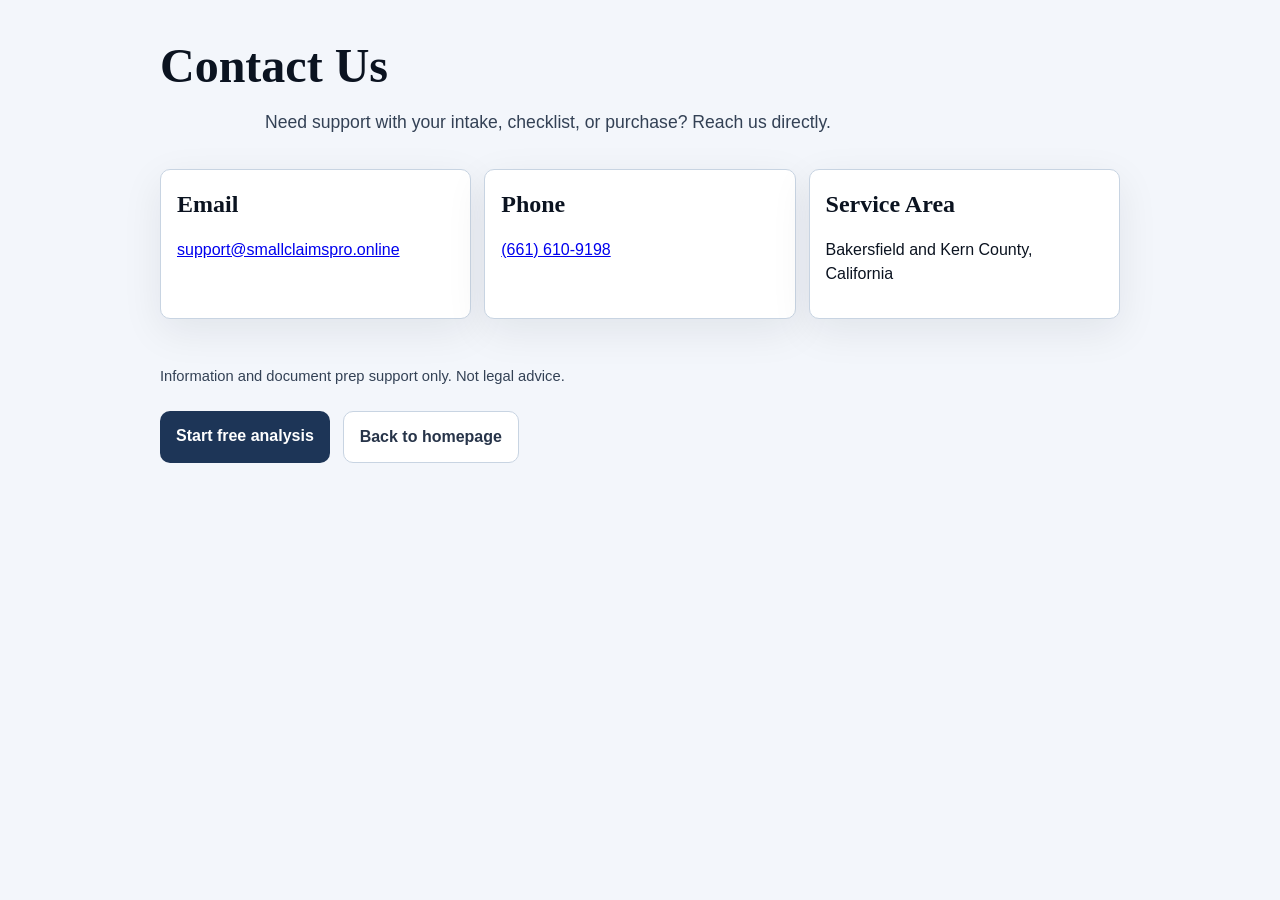
==== contact.html @ 06a0301b "Improve launch readiness, trust signals, and conversion flow. This hardens Netlify deployment with r" ====
<!doctype html>
<html lang="en">
  <head>
    <meta charset="UTF-8" />
    <meta name="viewport" content="width=device-width, initial-scale=1.0" />
    <title>Contact | SmallClaimsPro.online</title>
    <meta name="description" content="Contact SmallClaimsPro.online support." />
    <link rel="canonical" href="https://smallclaimspro.online/contact.html" />
    <link rel="stylesheet" href="./styles.css" />
  </head>
  <body>
    <main class="intake">
      <div class="container">
        <h1>Contact Us</h1>
        <p class="subhead">Need support with your intake, checklist, or purchase? Reach us directly.</p>
        <section class="benefits">
          <div class="grid">
            <article>
              <h2>Email</h2>
              <p><a href="mailto:support@smallclaimspro.online">support@smallclaimspro.online</a></p>
            </article>
            <article>
              <h2>Phone</h2>
              <p><a href="tel:+16616109198">(661) 610-9198</a></p>
            </article>
            <article>
              <h2>Service Area</h2>
              <p>Bakersfield and Kern County, California</p>
            </article>
          </div>
        </section>
        <p class="note">Information and document prep support only. Not legal advice.</p>
        <div class="cta-row">
          <a class="btn btn-primary" href="./index.html#intake">Start free analysis</a>
          <a class="btn btn-secondary" href="./index.html">Back to homepage</a>
        </div>
      </div>
    </main>
  </body>
</html>
---- styles.css ----
:root {
  --bg: #f3f6fb;
  --surface: #ffffff;
  --text: #0b1320;
  --muted: #334155;
  --primary: #1d3557;
  --primary-dark: #14253d;
  --accent: #273449;
  --border: #c8d4e2;
  --radius: 10px;
  --shadow-soft: 0 12px 40px rgba(15, 23, 42, 0.08);
}

* {
  box-sizing: border-box;
}

body {
  margin: 0;
  font-family: Inter, Segoe UI, Roboto, Arial, sans-serif;
  color: var(--text);
  background: var(--bg);
  line-height: 1.5;
  overflow-x: hidden;
}

h1,
h2,
h3,
h4 {
  font-family: Merriweather, Georgia, "Times New Roman", serif;
}

.container {
  width: min(960px, 92%);
  margin: 0 auto;
}

.bg-orb {
  position: fixed;
  border-radius: 999px;
  filter: blur(50px);
  z-index: -2;
  animation: drift 12s ease-in-out infinite;
}

.orb-1 {
  width: 380px;
  height: 380px;
  top: -120px;
  left: -110px;
  background: rgba(16, 185, 129, 0.14);
}

.orb-2 {
  width: 340px;
  height: 340px;
  right: -80px;
  top: 180px;
  background: rgba(15, 118, 110, 0.1);
  animation-delay: -4s;
}

.bg-grid {
  position: fixed;
  inset: 0;
  z-index: -3;
  background-image: radial-gradient(circle at 1px 1px, rgba(148, 163, 184, 0.24) 1px, transparent 0);
  background-size: 22px 22px;
  opacity: 0.26;
  mask-image: linear-gradient(to bottom, rgba(0, 0, 0, 0.75), transparent);
}

.social-proof {
  padding: 0.75rem 0 0.25rem;
}

.social-proof-row {
  display: grid;
  gap: 0.7rem;
  grid-template-columns: repeat(auto-fit, minmax(220px, 1fr));
}

.authority-strip {
  padding: 0.25rem 0 1.2rem;
}

.authority-row {
  display: flex;
  flex-wrap: wrap;
  gap: 0.7rem;
  align-items: center;
}

.authority-badge,
.authority-link {
  border: 1px solid var(--border);
  border-radius: 999px;
  background: #fff;
  color: var(--accent);
  text-decoration: none;
  font-weight: 600;
  font-size: 0.88rem;
  padding: 0.4rem 0.8rem;
}

.authority-link:hover {
  color: var(--primary);
}

.social-proof p {
  margin: 0;
  background: rgba(255, 255, 255, 0.8);
  border: 1px solid var(--border);
  border-radius: 12px;
  padding: 0.48rem 0.9rem;
  text-align: left;
  color: var(--muted);
  font-size: 0.9rem;
  box-shadow: var(--shadow-soft);
}

.row-between {
  display: flex;
  justify-content: space-between;
  align-items: center;
  gap: 1rem;
}

.site-header {
  background: rgba(255, 255, 255, 0.93);
  border-bottom: 1px solid var(--border);
  position: sticky;
  top: 0;
  backdrop-filter: blur(6px);
  z-index: 20;
}

.site-header .container {
  padding: 0.9rem 0;
}

.brand {
  color: var(--text);
  text-decoration: none;
  font-weight: 700;
  display: inline-flex;
  align-items: center;
}

.brand-logo {
  height: 42px;
  width: auto;
  display: block;
}

.header-cta {
  text-decoration: none;
  color: var(--primary);
  font-weight: 700;
}

.hero {
  padding: 4rem 0 3rem;
  text-align: left;
}

.hero .container {
  max-width: 65ch;
}

.eyebrow {
  color: var(--primary);
  font-weight: 600;
  margin-bottom: 0.5rem;
}

h1 {
  font-size: clamp(1.9rem, 4vw, 3rem);
  line-height: 1.1;
  margin: 0;
}

.subhead {
  margin-top: 1rem;
  font-size: 1.1rem;
  color: var(--muted);
  max-width: 750px;
  margin-inline: auto;
}

.hero .subhead {
  max-width: 65ch;
  margin-inline: 0;
}

.cta-row {
  margin-top: 1.5rem;
  display: flex;
  gap: 0.8rem;
  flex-wrap: wrap;
  justify-content: flex-start;
}

.btn {
  display: inline-block;
  text-decoration: none;
  border-radius: var(--radius);
  font-weight: 600;
  padding: 0.8rem 1rem;
  border: none;
  cursor: pointer;
}

.btn:focus-visible,
.header-cta:focus-visible,
a.brand:focus-visible,
.mobile-sticky-cta:focus-visible,
input:focus-visible,
textarea:focus-visible,
summary:focus-visible {
  outline: 2px solid var(--primary);
  outline-offset: 2px;
}

.btn-primary {
  background: var(--primary);
  color: #fff;
}

.btn-primary:hover {
  background: var(--primary-dark);
}

.btn-secondary {
  border: 1px solid var(--border);
  color: var(--accent);
  background: #fff;
}

.note {
  margin-top: 0.9rem;
  color: var(--muted);
  font-size: 0.92rem;
}

.benefits {
  padding: 1rem 0 2rem;
}

.benefits .grid {
  display: grid;
  gap: 0.8rem;
  grid-template-columns: repeat(auto-fit, minmax(220px, 1fr));
}

.benefits article {
  background: var(--surface);
  border: 1px solid var(--border);
  border-radius: var(--radius);
  padding: 1rem;
  box-shadow: var(--shadow-soft);
}

.how-it-works,
.case-quiz,
.intake,
.faq {
  padding: 2.5rem 0;
}

.case-quiz {
  text-align: center;
}

.case-quiz-lead {
  color: var(--muted);
  max-width: 640px;
  margin: 0 auto 1.25rem;
}

.case-quiz-card {
  text-align: left;
  max-width: 560px;
  margin: 0 auto;
  background: var(--surface);
  border: 1px solid var(--border);
  border-radius: var(--radius);
  padding: 1.25rem;
  box-shadow: var(--shadow-soft);
}

.case-quiz-q {
  border: 0;
  margin: 0 0 1rem;
  padding: 0;
}

.case-quiz-q legend {
  font-weight: 700;
  margin-bottom: 0.5rem;
  color: var(--text);
}

.case-quiz-q label {
  display: flex;
  align-items: flex-start;
  gap: 0.5rem;
  font-weight: 500;
  margin-bottom: 0.35rem;
  cursor: pointer;
}

.case-quiz-q input {
  margin-top: 0.25rem;
  width: auto;
}

.case-quiz-btn {
  width: 100%;
  margin-top: 0.5rem;
}

.case-quiz-result {
  margin-top: 1rem;
  padding: 1rem;
  border-radius: var(--radius);
  border: 1px solid var(--border);
  font-size: 0.95rem;
}

.case-quiz-result--strong {
  background: #ecfdf5;
  border-color: #a7f3d0;
}

.case-quiz-result--moderate {
  background: #fffbeb;
  border-color: #fde68a;
}

.case-quiz-result--needs_work,
.case-quiz-result--warn {
  background: #fef2f2;
  border-color: #fecaca;
}

.referral-block {
  margin: 2rem 0 1.5rem;
  padding: 1.25rem;
  background: var(--surface);
  border: 1px solid var(--border);
  border-radius: var(--radius);
  box-shadow: var(--shadow-soft);
  text-align: center;
}

.referral-block h2 {
  margin-top: 0;
  font-size: 1.25rem;
}

.referral-lead {
  color: var(--muted);
  margin: 0.5rem 0 1rem;
}

.referral-actions {
  display: flex;
  flex-wrap: wrap;
  gap: 0.75rem;
  justify-content: center;
}

.referral-status {
  min-height: 1.25rem;
  margin: 0.75rem 0 0;
  font-size: 0.92rem;
  color: var(--primary);
}

.referral-fine {
  margin: 0.75rem 0 0;
  font-size: 0.85rem;
  color: var(--muted);
}

h2 {
  margin-top: 0;
  margin-bottom: 0.8rem;
}

.steps {
  display: grid;
  gap: 1rem;
  grid-template-columns: repeat(auto-fit, minmax(230px, 1fr));
}

.steps article {
  background: var(--surface);
  border: 1px solid var(--border);
  border-radius: var(--radius);
  padding: 1rem;
  box-shadow: var(--shadow-soft);
}

form {
  background: var(--surface);
  border: 1px solid var(--border);
  border-radius: var(--radius);
  padding: 1rem;
  display: grid;
  gap: 0.8rem;
  box-shadow: var(--shadow-soft);
}

label {
  display: grid;
  gap: 0.35rem;
  font-weight: 600;
}

input,
textarea {
  width: 100%;
  padding: 0.7rem;
  border-radius: var(--radius);
  border: 1px solid #cbd5e1;
  font: inherit;
}

.checkbox {
  display: flex;
  align-items: center;
  gap: 0.5rem;
  font-weight: 500;
}

.checkbox input {
  width: auto;
}

.status {
  min-height: 1rem;
  margin: 0;
  color: var(--muted);
  font-size: 0.92rem;
}

.hp-field {
  position: absolute;
  left: -10000px;
  width: 1px;
  height: 1px;
  overflow: hidden;
}

.btn-paid {
  margin-top: 1rem;
  background: #111827;
  color: #fff;
}

.paid-cta-group {
  margin-top: 1rem;
  display: flex;
  flex-wrap: wrap;
  gap: 0.75rem;
}

.paid-upsell {
  margin-top: 2rem;
  padding-top: 1.5rem;
  border-top: 1px solid var(--border);
}

.paid-upsell-title {
  margin: 0;
  color: var(--accent);
  font-weight: 700;
}

.pricing-compare {
  margin: 1rem 0 1.2rem;
}

.pricing-compare h3 {
  margin-bottom: 0.6rem;
}

.pricing-grid {
  display: grid;
  gap: 0.8rem;
  grid-template-columns: repeat(auto-fit, minmax(220px, 1fr));
}

.pricing-grid article {
  background: #fff;
  border: 1px solid var(--border);
  border-radius: var(--radius);
  padding: 0.85rem 1rem;
  box-shadow: var(--shadow-soft);
}

.pricing-grid h4 {
  margin: 0 0 0.45rem;
  font-size: 1rem;
}

.pricing-grid ul {
  margin: 0;
  padding-left: 1.1rem;
}

.btn-paid-secondary {
  background: #0f766e;
}

.upsell-note {
  margin-top: 0.8rem;
  color: var(--muted);
  font-size: 0.95rem;
}

.trust-points {
  margin-top: 0.7rem;
  display: flex;
  flex-wrap: wrap;
  gap: 0.5rem;
}

.trust-points span {
  background: #ecfdf5;
  color: #065f46;
  border: 1px solid #a7f3d0;
  border-radius: 999px;
  padding: 0.3rem 0.6rem;
  font-size: 0.84rem;
  font-weight: 600;
}

.proof,
.fit {
  padding: 2.5rem 0;
}

.proof-grid,
.fit-grid {
  display: grid;
  gap: 1rem;
  grid-template-columns: repeat(auto-fit, minmax(230px, 1fr));
}

.proof article,
.fit article {
  background: var(--surface);
  border: 1px solid var(--border);
  border-radius: var(--radius);
  padding: 1rem;
  box-shadow: var(--shadow-soft);
}

.fit ul {
  margin: 0.6rem 0 0;
  padding-left: 1.1rem;
}

.fit li {
  margin-bottom: 0.45rem;
}

.faq details {
  background: var(--surface);
  border: 1px solid var(--border);
  border-radius: var(--radius);
  padding: 0.75rem 0.9rem;
  margin-top: 0.6rem;
  box-shadow: var(--shadow-soft);
}

.site-footer {
  margin-top: 2rem;
  border-top: 1px solid var(--border);
  background: #fff;
}

.site-footer .container {
  padding: 1rem 0;
  font-size: 0.92rem;
  color: var(--muted);
}

.footer-meta p {
  margin: 0.1rem 0;
}

.footer-links {
  display: flex;
  gap: 0.8rem;
  flex-wrap: wrap;
}

.footer-links a {
  color: var(--accent);
  text-decoration: none;
  font-weight: 600;
}

.footer-links a:hover {
  color: var(--primary);
}

.mobile-sticky-cta {
  position: fixed;
  left: 12px;
  right: 12px;
  bottom: 12px;
  z-index: 30;
  background: var(--primary);
  color: #fff;
  text-decoration: none;
  font-weight: 700;
  text-align: center;
  padding: 0.9rem 1rem;
  border-radius: 12px;
  box-shadow: 0 18px 35px rgba(15, 118, 110, 0.35);
  display: none;
}

@keyframes drift {
  0%,
  100% {
    transform: translate3d(0, 0, 0);
  }
  50% {
    transform: translate3d(0, 18px, 0);
  }
}

@media (max-width: 900px) {
  .site-header .container,
  .site-footer .container {
    flex-direction: column;
    justify-content: center;
    text-align: center;
  }

  .authority-row {
    justify-content: center;
  }
}

@media (max-width: 640px) {
  body {
    padding-bottom: 84px;
  }

  .hero {
    padding: 3rem 0 2.2rem;
  }

  .btn,
  .btn-paid {
    width: 100%;
    text-align: center;
  }

  .paid-cta-group {
    flex-direction: column;
  }

  .social-proof p {
    border-radius: 12px;
  }

  .mobile-sticky-cta {
    display: block;
  }
}

@media (prefers-reduced-motion: reduce) {
  .bg-orb {
    animation: none;
    transition: none;
  }
}
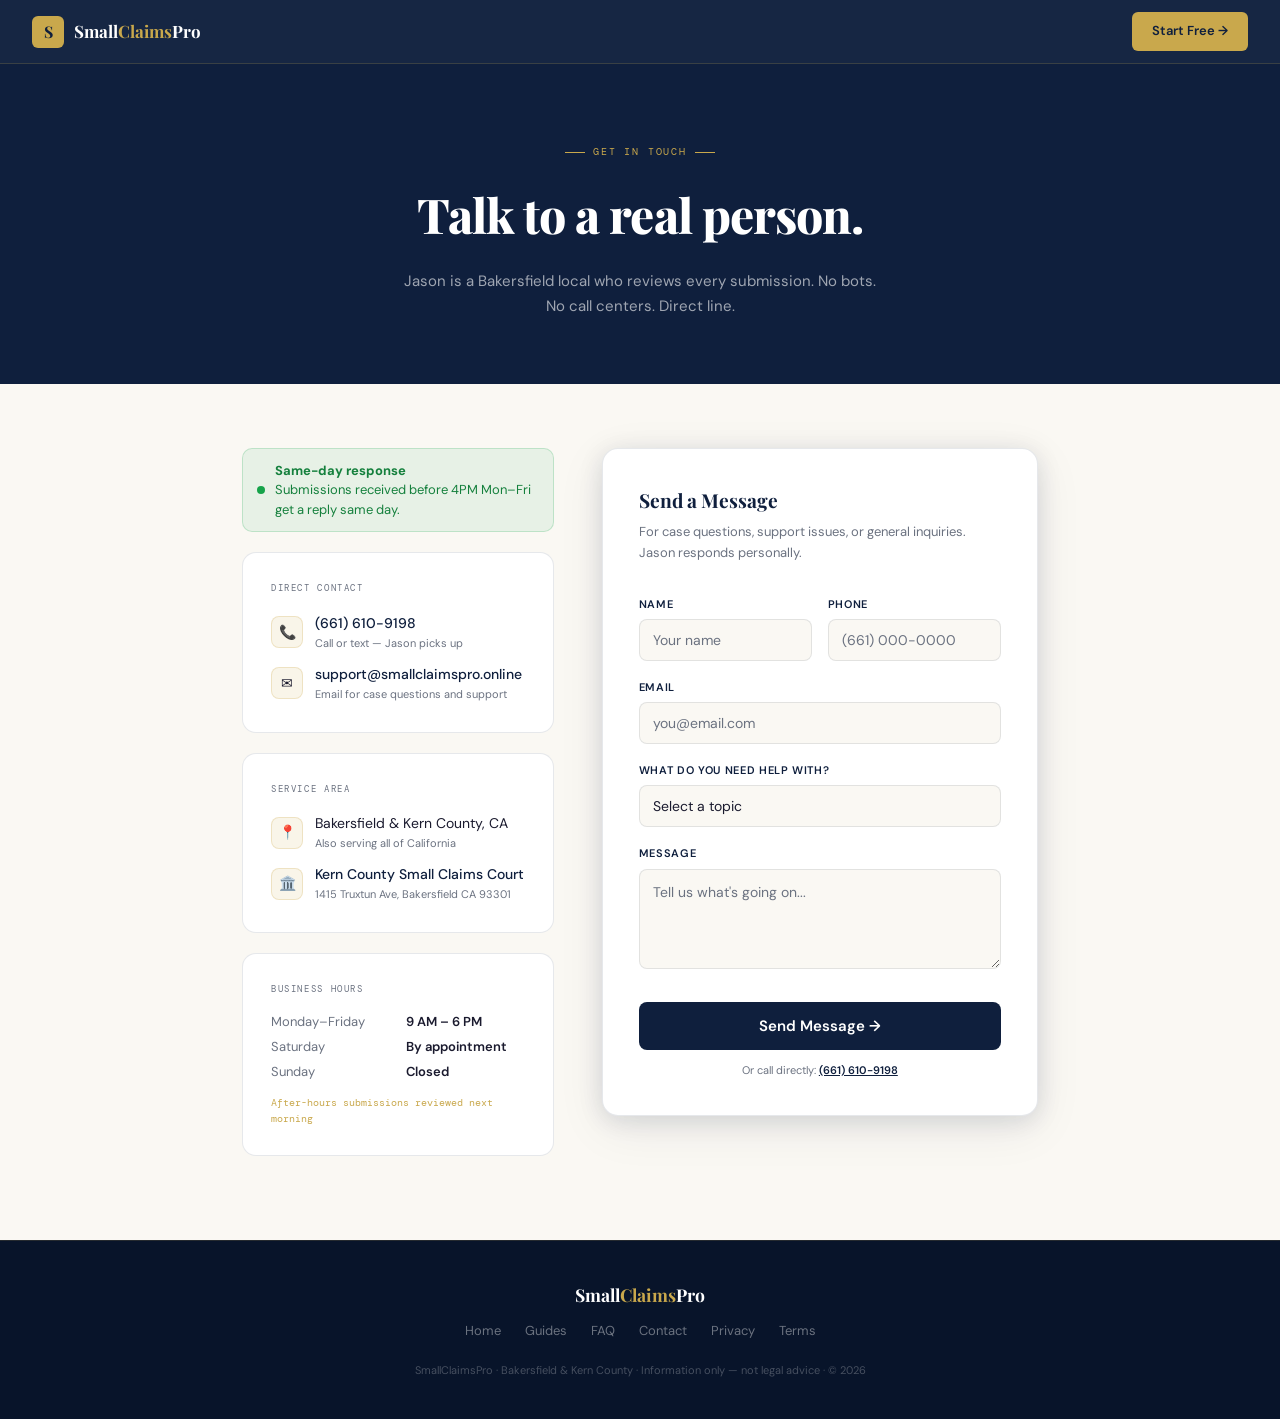
==== commit bbbf7f5b: "Add newly embedded pages and update core site content. This publishes the latest page updates and ne" ====
--- a/contact.html
+++ b/contact.html
@@ -1,40 +1,158 @@
-<!doctype html>
+<!-- CONTACT PAGE -->
+<!DOCTYPE html>
 <html lang="en">
-  <head>
-    <meta charset="UTF-8" />
-    <meta name="viewport" content="width=device-width, initial-scale=1.0" />
-    <title>Contact | SmallClaimsPro.online</title>
-    <meta name="description" content="Contact SmallClaimsPro.online support." />
-    <link rel="canonical" href="https://smallclaimspro.online/contact.html" />
-    <link rel="stylesheet" href="./styles.css" />
-  </head>
-  <body>
-    <main class="intake">
-      <div class="container">
-        <h1>Contact Us</h1>
-        <p class="subhead">Need support with your intake, checklist, or purchase? Reach us directly.</p>
-        <section class="benefits">
-          <div class="grid">
-            <article>
-              <h2>Email</h2>
-              <p><a href="mailto:support@smallclaimspro.online">support@smallclaimspro.online</a></p>
-            </article>
-            <article>
-              <h2>Phone</h2>
-              <p><a href="tel:+16616109198">(661) 610-9198</a></p>
-            </article>
-            <article>
-              <h2>Service Area</h2>
-              <p>Bakersfield and Kern County, California</p>
-            </article>
-          </div>
-        </section>
-        <p class="note">Information and document prep support only. Not legal advice.</p>
-        <div class="cta-row">
-          <a class="btn btn-primary" href="./index.html#intake">Start free analysis</a>
-          <a class="btn btn-secondary" href="./index.html">Back to homepage</a>
-        </div>
+<head>
+<meta charset="UTF-8"/>
+<meta name="viewport" content="width=device-width, initial-scale=1.0"/>
+<title>Contact | SmallClaimsPro — Bakersfield Small Claims Help</title>
+<link rel="preconnect" href="https://fonts.googleapis.com"/>
+<link href="https://fonts.googleapis.com/css2?family=Playfair+Display:wght@700;800&family=DM+Sans:wght@300;400;500;600&family=DM+Mono:wght@400;500&display=swap" rel="stylesheet"/>
+<style>
+:root{--navy:#0f1f3d;--navy3:#1e3460;--gold:#c9a84c;--gold2:#e8c76a;--gold-dim:rgba(201,168,76,0.12);--gold-line:rgba(201,168,76,0.25);--cream:#faf8f3;--cream2:#f3efe6;--white:#fff;--text:#1a1a2e;--muted:#6b7280;--border:rgba(15,31,61,0.1);--border2:rgba(15,31,61,0.06);--green:#16a34a;--serif:'Playfair Display',Georgia,serif;--sans:'DM Sans',sans-serif;--mono:'DM Mono',monospace;--shadow-lg:0 4px 24px rgba(15,31,61,0.12),0 12px 48px rgba(15,31,61,0.08);}
+*{box-sizing:border-box;margin:0;padding:0;}html{scroll-behavior:smooth;}
+body{background:var(--cream);color:var(--text);font-family:var(--sans);font-size:16px;line-height:1.6;}
+nav{position:sticky;top:0;z-index:100;background:rgba(15,31,61,0.97);backdrop-filter:blur(12px);padding:0 2rem;height:64px;display:flex;align-items:center;justify-content:space-between;border-bottom:1px solid rgba(201,168,76,0.2);}
+.nav-brand{display:flex;align-items:center;gap:10px;text-decoration:none;}
+.nav-logo-mark{width:32px;height:32px;background:var(--gold);border-radius:6px;display:flex;align-items:center;justify-content:center;font-family:var(--serif);font-size:16px;font-weight:700;color:var(--navy);}
+.nav-brand-text{font-family:var(--serif);font-size:17px;font-weight:700;color:white;}
+.nav-brand-text span{color:var(--gold);}
+.nav-cta{background:var(--gold);color:var(--navy);padding:9px 20px;border-radius:6px;font-size:13px;font-weight:600;text-decoration:none;}
+.page-hero{background:var(--navy);padding:5rem 2rem 4rem;text-align:center;}
+.eyebrow{font-family:var(--mono);font-size:10px;letter-spacing:0.18em;color:var(--gold);text-transform:uppercase;margin-bottom:1rem;display:flex;align-items:center;justify-content:center;gap:8px;}
+.eyebrow::before,.eyebrow::after{content:'';width:20px;height:1px;background:var(--gold);}
+h1{font-family:var(--serif);font-size:clamp(2rem,4vw,3rem);font-weight:800;color:white;margin-bottom:1rem;letter-spacing:-0.02em;}
+.page-sub{font-size:15px;color:rgba(255,255,255,0.6);max-width:480px;margin:0 auto;line-height:1.7;}
+
+.contact-layout{max-width:860px;margin:0 auto;padding:4rem 2rem;display:grid;grid-template-columns:1fr 1.4fr;gap:3rem;align-items:start;}
+
+/* INFO */
+.info-block{background:white;border:1px solid var(--border);border-radius:14px;padding:1.75rem;margin-bottom:1.25rem;}
+.ib-label{font-family:var(--mono);font-size:9px;letter-spacing:0.18em;color:var(--muted);text-transform:uppercase;margin-bottom:1rem;}
+.ib-line{display:flex;align-items:center;gap:12px;margin-bottom:10px;}
+.ib-line:last-child{margin-bottom:0;}
+.ib-icon{width:32px;height:32px;border-radius:8px;background:var(--gold-dim);border:1px solid var(--gold-line);display:flex;align-items:center;justify-content:center;font-size:14px;flex-shrink:0;}
+.ib-text{font-size:14px;color:var(--text);}
+.ib-text a{color:var(--navy);text-decoration:none;font-weight:500;}
+.ib-text a:hover{color:var(--gold);}
+.ib-text small{display:block;font-size:11px;color:var(--muted);margin-top:1px;}
+.response-badge{background:rgba(22,163,74,0.08);border:1px solid rgba(22,163,74,0.2);border-radius:10px;padding:12px 14px;display:flex;align-items:center;gap:10px;margin-bottom:1.25rem;}
+.rb-dot{width:8px;height:8px;border-radius:50%;background:#16a34a;animation:pulse 2s infinite;flex-shrink:0;}
+@keyframes pulse{0%,100%{opacity:1}50%{opacity:0.4}}
+.rb-text{font-size:13px;color:#15803d;line-height:1.5;}
+.rb-text strong{display:block;}
+
+/* FORM */
+.contact-form-card{background:white;border:1px solid var(--border);border-radius:16px;padding:2.25rem;box-shadow:var(--shadow-lg);}
+.form-title{font-family:var(--serif);font-size:1.2rem;font-weight:700;color:var(--navy);margin-bottom:0.4rem;}
+.form-sub{font-size:13px;color:var(--muted);margin-bottom:2rem;line-height:1.6;}
+.fg{margin-bottom:1.1rem;}
+.fg label{display:block;font-size:11px;font-weight:600;color:var(--navy);text-transform:uppercase;letter-spacing:0.06em;margin-bottom:6px;}
+.fg input,.fg textarea,.fg select{width:100%;background:var(--cream);border:1.5px solid var(--border);color:var(--text);font-family:var(--sans);font-size:14px;padding:11px 13px;border-radius:8px;outline:none;transition:border-color 0.2s;-webkit-appearance:none;}
+.fg input:focus,.fg textarea:focus,.fg select:focus{border-color:var(--navy);background:white;}
+.fg textarea{min-height:100px;resize:vertical;line-height:1.6;}
+.fg input::placeholder,.fg textarea::placeholder{color:var(--muted);}
+.fg-row{display:grid;grid-template-columns:1fr 1fr;gap:1rem;}
+.submit-btn{width:100%;background:var(--navy);color:white;border:none;border-radius:8px;padding:14px;font-family:var(--sans);font-size:15px;font-weight:600;cursor:pointer;transition:all 0.2s;margin-top:0.5rem;}
+.submit-btn:hover{background:var(--navy3);transform:translateY(-1px);}
+.form-note{font-size:11px;color:var(--muted);text-align:center;margin-top:0.75rem;line-height:1.6;}
+.success-msg{display:none;background:rgba(22,163,74,0.08);border:1px solid rgba(22,163,74,0.2);border-radius:8px;padding:1.25rem;text-align:center;margin-top:1rem;}
+.success-msg p{font-size:14px;color:#15803d;line-height:1.6;}
+
+footer{background:#08142a;padding:2.5rem 2rem;text-align:center;border-top:1px solid rgba(201,168,76,0.15);}
+.footer-brand{font-family:var(--serif);font-size:1.1rem;font-weight:700;color:white;margin-bottom:0.75rem;}
+.footer-brand span{color:var(--gold);}
+.footer-links{display:flex;justify-content:center;flex-wrap:wrap;gap:1.5rem;margin-bottom:1.25rem;}
+.footer-links a{font-size:13px;color:rgba(255,255,255,0.4);text-decoration:none;}
+.footer-links a:hover{color:var(--gold);}
+footer p{font-size:11px;color:rgba(255,255,255,0.25);}
+@media(max-width:768px){.contact-layout{grid-template-columns:1fr;}.fg-row{grid-template-columns:1fr;}}
+</style>
+</head>
+<body>
+<nav>
+  <a href="/" class="nav-brand"><div class="nav-logo-mark">S</div><span class="nav-brand-text">Small<span>Claims</span>Pro</span></a>
+  <a href="/#intake" class="nav-cta">Start Free →</a>
+</nav>
+
+<div class="page-hero">
+  <div class="eyebrow">Get in Touch</div>
+  <h1>Talk to a real person.</h1>
+  <p class="page-sub">Jason is a Bakersfield local who reviews every submission. No bots. No call centers. Direct line.</p>
+</div>
+
+<div class="contact-layout">
+  <div>
+    <div class="response-badge">
+      <div class="rb-dot"></div>
+      <div class="rb-text"><strong>Same-day response</strong>Submissions received before 4PM Mon–Fri get a reply same day.</div>
+    </div>
+
+    <div class="info-block">
+      <div class="ib-label">Direct Contact</div>
+      <div class="ib-line"><div class="ib-icon">📞</div><div class="ib-text"><a href="tel:6616109198">(661) 610-9198</a><small>Call or text — Jason picks up</small></div></div>
+      <div class="ib-line"><div class="ib-icon">✉</div><div class="ib-text"><a href="mailto:support@smallclaimspro.online">support@smallclaimspro.online</a><small>Email for case questions and support</small></div></div>
+    </div>
+
+    <div class="info-block">
+      <div class="ib-label">Service Area</div>
+      <div class="ib-line"><div class="ib-icon">📍</div><div class="ib-text">Bakersfield & Kern County, CA<small>Also serving all of California</small></div></div>
+      <div class="ib-line"><div class="ib-icon">🏛️</div><div class="ib-text"><a href="https://www.kern.courts.ca.gov/divisions/small-claims" target="_blank">Kern County Small Claims Court</a><small>1415 Truxtun Ave, Bakersfield CA 93301</small></div></div>
+    </div>
+
+    <div class="info-block">
+      <div class="ib-label">Business Hours</div>
+      <div style="display:grid;grid-template-columns:1fr 1fr;gap:4px 1rem;font-size:13px;">
+        <span style="color:var(--muted);">Monday–Friday</span><span style="font-weight:600;">9 AM – 6 PM</span>
+        <span style="color:var(--muted);">Saturday</span><span style="font-weight:600;">By appointment</span>
+        <span style="color:var(--muted);">Sunday</span><span style="font-weight:600;">Closed</span>
       </div>
-    </main>
-  </body>
+      <div style="margin-top:0.75rem;font-family:var(--mono);font-size:10px;color:var(--gold);">After-hours submissions reviewed next morning</div>
+    </div>
+  </div>
+
+  <div class="contact-form-card">
+    <div class="form-title">Send a Message</div>
+    <p class="form-sub">For case questions, support issues, or general inquiries. Jason responds personally.</p>
+    <form id="contact-form" action="https://formspree.io/f/mrezgngr" method="POST" onsubmit="handleContact(event)">
+      <input type="hidden" name="form_type" value="scp_contact"/>
+      <div class="fg-row">
+        <div class="fg"><label>Name</label><input type="text" name="name" placeholder="Your name" required/></div>
+        <div class="fg"><label>Phone</label><input type="tel" name="phone" placeholder="(661) 000-0000"/></div>
+      </div>
+      <div class="fg"><label>Email</label><input type="email" name="email" placeholder="you@email.com" required/></div>
+      <div class="fg">
+        <label>What do you need help with?</label>
+        <select name="subject">
+          <option value="">Select a topic</option>
+          <option>Question about my case</option>
+          <option>Question about my submission</option>
+          <option>Issue with a purchase</option>
+          <option>Refund request</option>
+          <option>General small claims question</option>
+          <option>Something else</option>
+        </select>
+      </div>
+      <div class="fg"><label>Message</label><textarea name="message" placeholder="Tell us what's going on..." required></textarea></div>
+      <button type="submit" class="submit-btn">Send Message →</button>
+      <p class="form-note">Or call directly: <a href="tel:6616109198" style="color:var(--navy);font-weight:600;">(661) 610-9198</a></p>
+    </form>
+    <div class="success-msg" id="success-msg"><p>✓ Message received. Jason will reply same business day. Check your email.</p></div>
+  </div>
+</div>
+
+<footer>
+  <div class="footer-brand">Small<span>Claims</span>Pro</div>
+  <div class="footer-links"><a href="/">Home</a><a href="/blog">Guides</a><a href="/faq">FAQ</a><a href="/contact">Contact</a><a href="/privacy">Privacy</a><a href="/terms">Terms</a></div>
+  <p>SmallClaimsPro · Bakersfield & Kern County · Information only — not legal advice · © 2026</p>
+</footer>
+<script>
+function handleContact(e){
+  e.preventDefault();
+  const form=document.getElementById('contact-form');
+  fetch(form.action,{method:'POST',body:new FormData(form),headers:{Accept:'application/json'}})
+    .then(r=>{form.style.display='none';document.getElementById('success-msg').style.display='block';})
+    .catch(()=>form.submit());
+}
+</script>
+</body>
 </html>
